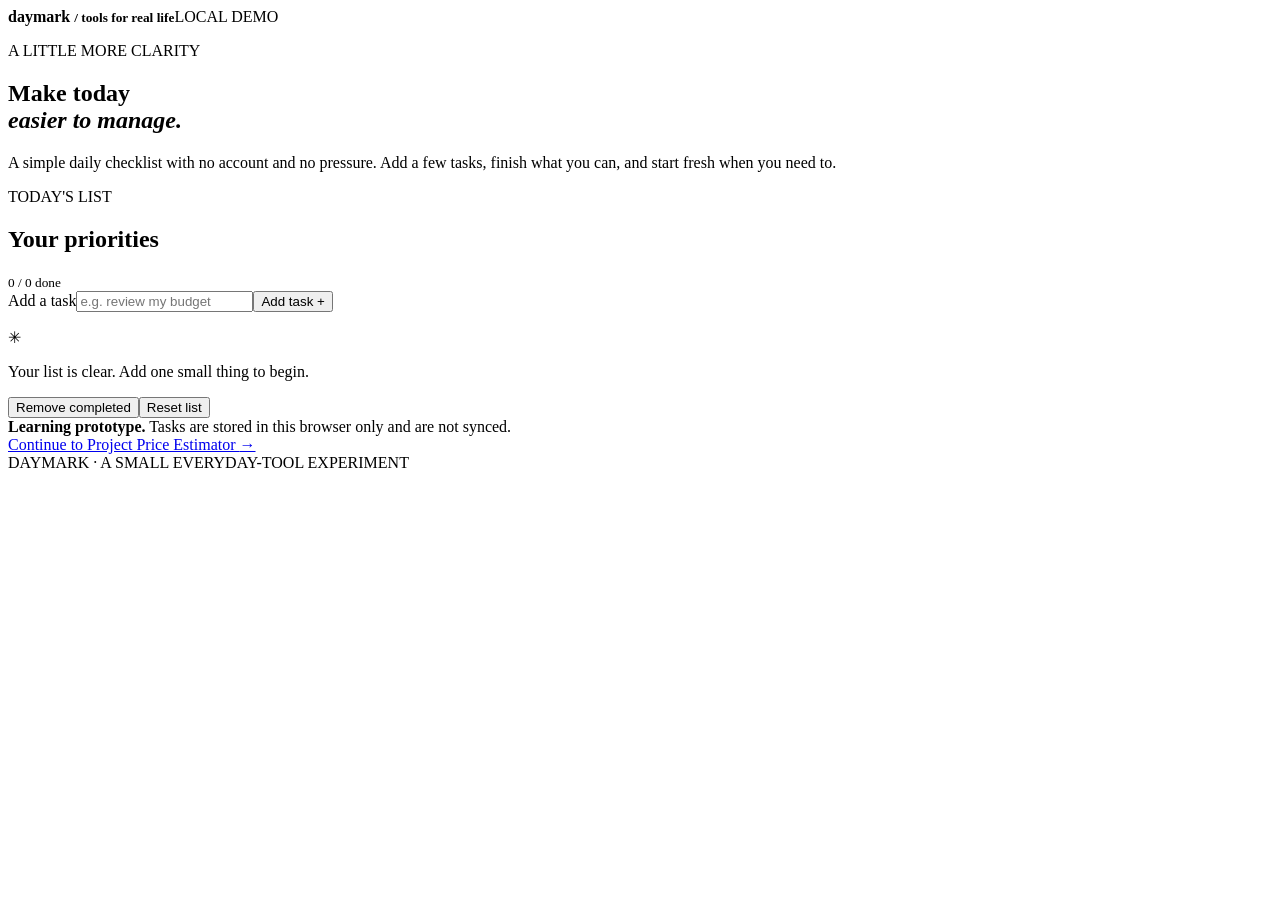
==== index.html @ e838f59a "Move estimator navigation to bottom of checklist page" ====
<!doctype html><html lang="en"><head><meta charset="utf-8"><meta name="viewport" content="width=device-width,initial-scale=1"><title>Daymark — Everyday Toolkit</title><link rel="stylesheet" href="style.css"><script src="app.js" defer></script></head><body><header><b>daymark <small>/ tools for real life</small></b><span>LOCAL DEMO</span></header><main>

<section class="welcome"><p> A LITTLE MORE CLARITY</p><h1>Make today<br><em>easier to manage.</em></h1><div>A simple daily checklist with no account and no pressure. Add a few tasks, finish what you can, and start fresh when you need to.</div></section>
<section class="tool"><div class="head"><div><p>TODAY'S LIST</p><h2>Your priorities</h2></div><small id="progress">0 / 0 done</small></div><form id="taskForm"><label class="sr" for="taskInput">Add a task</label><input id="taskInput" maxlength="100" placeholder="e.g. review my budget" required><button>Add task +</button></form><div class="track"><span id="bar"></span></div><ul id="taskList"></ul><div id="empty">✳<p>Your list is clear. Add one small thing to begin.</p></div><div class="actions"><button type="button" id="clearDone">Remove completed</button><button type="button" id="reset">Reset list</button></div></section><aside><b>Learning prototype.</b> Tasks are stored in this browser only and are not synced.</aside>
<nav class="tool-navigation" aria-label="Next tool"><a class="tool-link tool-link-primary" href="project-estimator.html">Continue to Project Price Estimator <span aria-hidden="true">→</span></a></nav>
</main><footer>DAYMARK · A SMALL EVERYDAY-TOOL EXPERIMENT</footer></body></html>
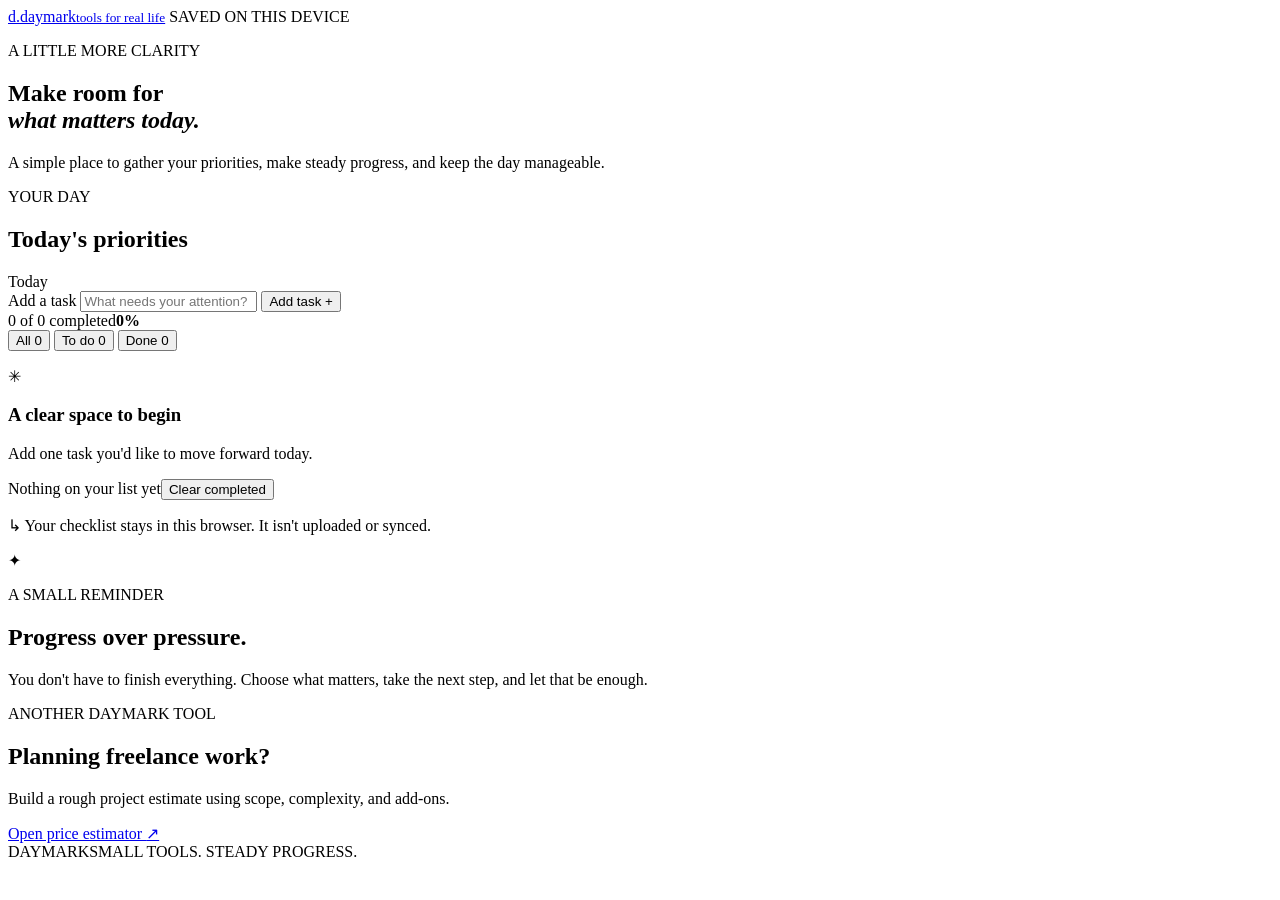
==== commit 073b1d6e: "Rebuild Official Daymark checklist page" ====
--- a/index.html
+++ b/index.html
@@ -1,6 +1,70 @@
-<!doctype html><html lang="en"><head><meta charset="utf-8"><meta name="viewport" content="width=device-width,initial-scale=1"><title>Daymark — Everyday Toolkit</title><link rel="stylesheet" href="style.css"><script src="app.js" defer></script></head><body><header><b>daymark <small>/ tools for real life</small></b><span>LOCAL DEMO</span></header><main>
-
-<section class="welcome"><p> A LITTLE MORE CLARITY</p><h1>Make today<br><em>easier to manage.</em></h1><div>A simple daily checklist with no account and no pressure. Add a few tasks, finish what you can, and start fresh when you need to.</div></section>
-<section class="tool"><div class="head"><div><p>TODAY'S LIST</p><h2>Your priorities</h2></div><small id="progress">0 / 0 done</small></div><form id="taskForm"><label class="sr" for="taskInput">Add a task</label><input id="taskInput" maxlength="100" placeholder="e.g. review my budget" required><button>Add task +</button></form><div class="track"><span id="bar"></span></div><ul id="taskList"></ul><div id="empty">✳<p>Your list is clear. Add one small thing to begin.</p></div><div class="actions"><button type="button" id="clearDone">Remove completed</button><button type="button" id="reset">Reset list</button></div></section><aside><b>Learning prototype.</b> Tasks are stored in this browser only and are not synced.</aside>
-<nav class="tool-navigation" aria-label="Next tool"><a class="tool-link tool-link-primary" href="project-estimator.html">Continue to Project Price Estimator <span aria-hidden="true">→</span></a></nav>
-</main><footer>DAYMARK · A SMALL EVERYDAY-TOOL EXPERIMENT</footer></body></html>+<!doctype html>
+<html lang="en">
+<head>
+  <meta charset="utf-8">
+  <meta name="viewport" content="width=device-width, initial-scale=1">
+  <meta name="theme-color" content="#f5f6f2">
+  <meta name="description" content="Daymark — a calm daily checklist and practical tools for everyday work.">
+  <title>Daymark — Everyday Toolkit</title>
+  <link rel="stylesheet" href="style.css">
+  <script src="app.js" defer></script>
+</head>
+<body>
+  <header class="site-header">
+    <a class="brand" href="index.html" aria-label="Daymark home"><span class="brand-mark">d.</span><span>daymark<small>tools for real life</small></span></a>
+    <span class="local-pill"><i></i> SAVED ON THIS DEVICE</span>
+  </header>
+  <main class="page-shell">
+    <section class="welcome">
+      <p class="eyebrow">A LITTLE MORE CLARITY</p>
+      <h1>Make room for<br><em>what matters today.</em></h1>
+      <p class="intro-copy">A simple place to gather your priorities, make steady progress, and keep the day manageable.</p>
+    </section>
+    <section class="dashboard-grid" aria-label="Daily checklist">
+      <div class="main-column">
+        <section class="panel task-panel">
+          <div class="panel-heading">
+            <div><p class="eyebrow">YOUR DAY</p><h2>Today's priorities</h2></div>
+            <span class="date-chip" id="todayDate">Today</span>
+          </div>
+          <form id="taskForm" class="task-form">
+            <label class="visually-hidden" for="taskInput">Add a task</label>
+            <input id="taskInput" type="text" maxlength="120" placeholder="What needs your attention?" autocomplete="off" required>
+            <button class="button button-primary" type="submit">Add task <span aria-hidden="true">+</span></button>
+          </form>
+          <div class="progress-block">
+            <div class="progress-label"><span id="progressText">0 of 0 completed</span><strong id="progressPercent">0%</strong></div>
+            <div class="progress-track" role="progressbar" aria-label="Daily task progress" aria-valuemin="0" aria-valuemax="100" aria-valuenow="0" id="progressBar"><span id="progressFill"></span></div>
+          </div>
+          <div class="task-toolbar">
+            <div class="filter-tabs" role="group" aria-label="Filter tasks">
+              <button type="button" class="filter-button is-active" data-filter="all" aria-pressed="true">All <span id="allCount">0</span></button>
+              <button type="button" class="filter-button" data-filter="active" aria-pressed="false">To do <span id="activeCount">0</span></button>
+              <button type="button" class="filter-button" data-filter="done" aria-pressed="false">Done <span id="doneCount">0</span></button>
+            </div>
+          </div>
+          <ul id="taskList" class="task-list" aria-live="polite"></ul>
+          <div id="emptyState" class="empty-state"><span class="empty-icon">✳</span><h3>A clear space to begin</h3><p>Add one task you'd like to move forward today.</p></div>
+          <div class="list-footer"><span id="remainingText">Nothing on your list yet</span><button type="button" class="text-button" id="clearDone">Clear completed</button></div>
+        </section>
+        <p class="privacy-note"><span aria-hidden="true">↳</span> Your checklist stays in this browser. It isn't uploaded or synced.</p>
+      </div>
+      <aside class="side-column">
+        <section class="panel note-panel">
+          <span class="note-symbol">✦</span>
+          <p class="eyebrow">A SMALL REMINDER</p>
+          <h2>Progress over pressure.</h2>
+          <p>You don't have to finish everything. Choose what matters, take the next step, and let that be enough.</p>
+        </section>
+        <section class="panel tool-card">
+          <p class="eyebrow">ANOTHER DAYMARK TOOL</p>
+          <h2>Planning freelance work?</h2>
+          <p>Build a rough project estimate using scope, complexity, and add-ons.</p>
+          <a class="button button-secondary" href="project-estimator.html">Open price estimator <span aria-hidden="true">↗</span></a>
+        </section>
+      </aside>
+    </section>
+  </main>
+  <footer class="site-footer"><span>DAYMARK</span><span>SMALL TOOLS. STEADY PROGRESS.</span></footer>
+</body>
+</html>
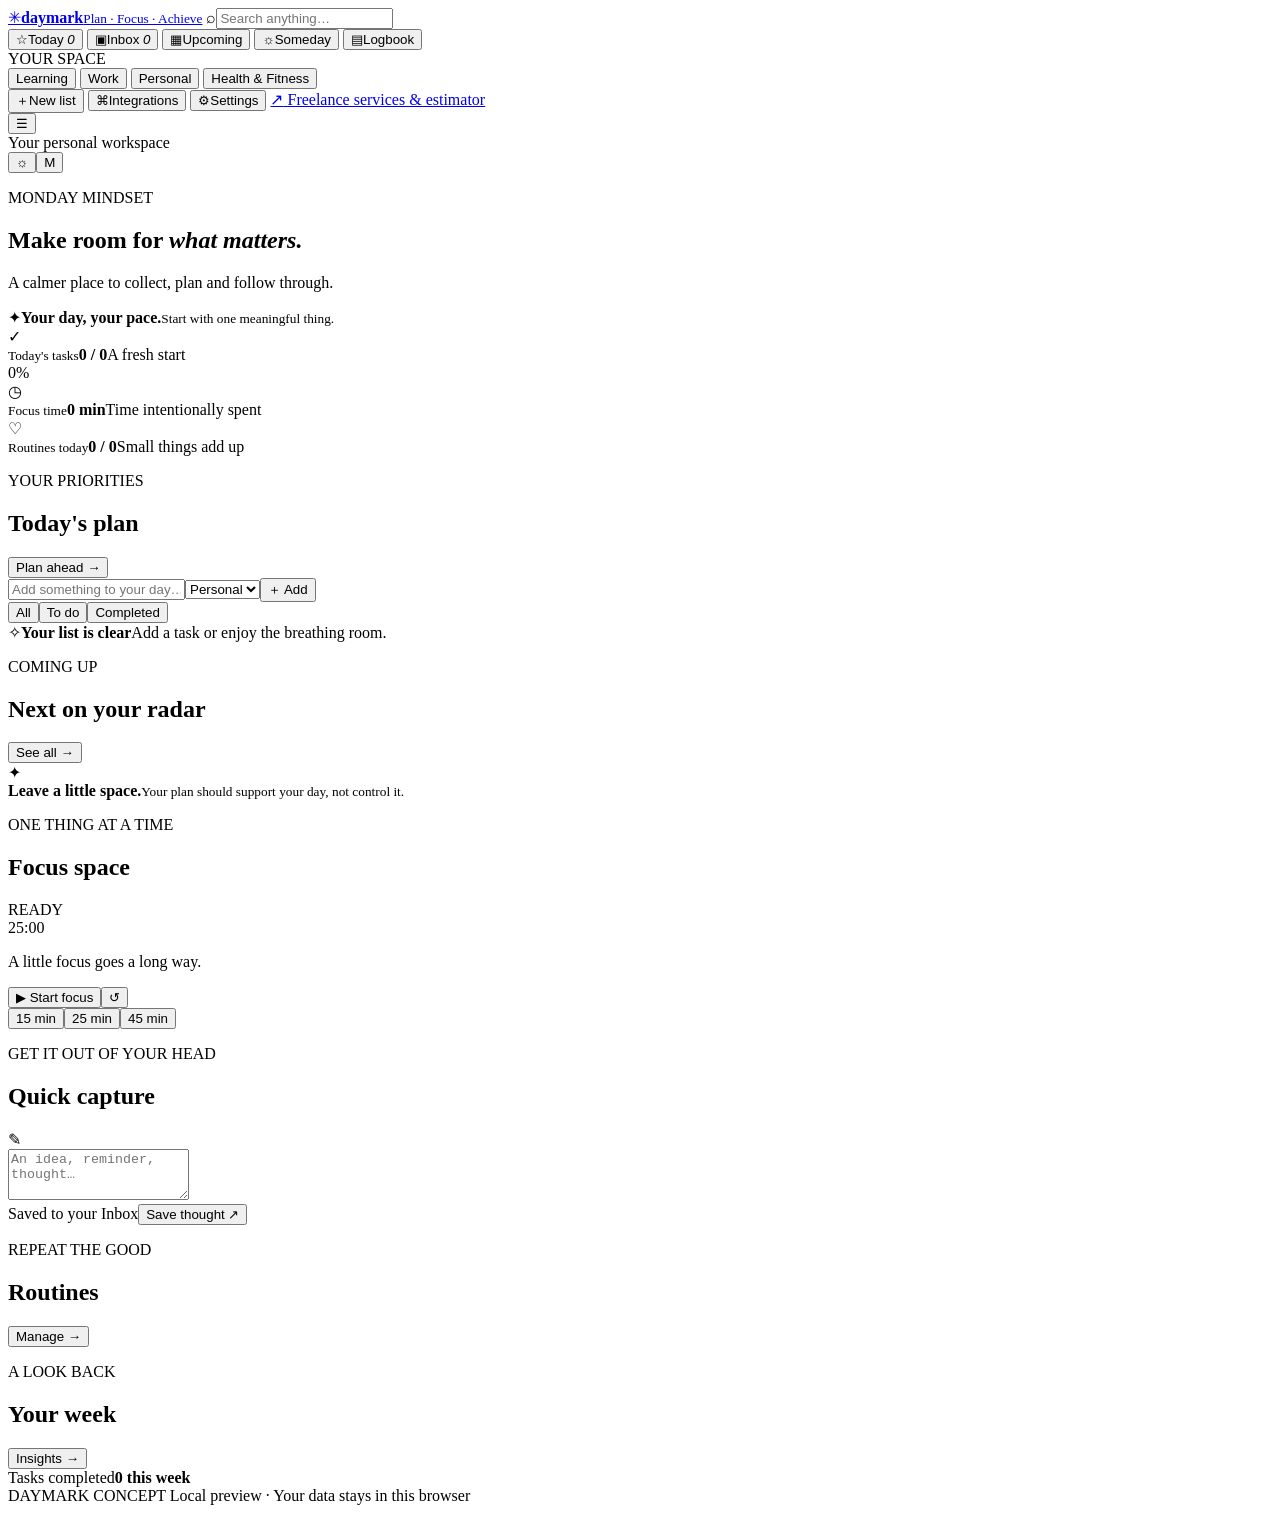
==== commit 5da5a76d: "Restore full Daymark workspace as Official homepage" ====
--- a/index.html
+++ b/index.html
@@ -1,70 +1,63 @@
 <!doctype html>
 <html lang="en">
 <head>
-  <meta charset="utf-8">
-  <meta name="viewport" content="width=device-width, initial-scale=1">
-  <meta name="theme-color" content="#f5f6f2">
-  <meta name="description" content="Daymark — a calm daily checklist and practical tools for everyday work.">
-  <title>Daymark — Everyday Toolkit</title>
-  <link rel="stylesheet" href="style.css">
-  <script src="app.js" defer></script>
+<meta charset="utf-8"><meta name="viewport" content="width=device-width,initial-scale=1">
+<meta name="theme-color" content="#10152b">
+<meta name="description" content="Daymark — a personal workspace for your day, plans, focus, notes and routines.">
+<title>Daymark — Personal Workspace Concept</title>
+<link rel="stylesheet" href="daymark.css"><script src="daymark.js" defer></script>
 </head>
 <body>
-  <header class="site-header">
-    <a class="brand" href="index.html" aria-label="Daymark home"><span class="brand-mark">d.</span><span>daymark<small>tools for real life</small></span></a>
-    <span class="local-pill"><i></i> SAVED ON THIS DEVICE</span>
-  </header>
-  <main class="page-shell">
-    <section class="welcome">
-      <p class="eyebrow">A LITTLE MORE CLARITY</p>
-      <h1>Make room for<br><em>what matters today.</em></h1>
-      <p class="intro-copy">A simple place to gather your priorities, make steady progress, and keep the day manageable.</p>
+<div class="app-shell">
+<aside class="sidebar" id="sidebar">
+  <a class="brand" href="#today" aria-label="Daymark home"><span class="brand-mark">✳</span><span><b>daymark</b><small>Plan · Focus · Achieve</small></span></a>
+  <label class="search-wrap"><span>⌕</span><input id="globalSearch" type="search" placeholder="Search anything…" aria-label="Search tasks and notes"></label>
+  <nav class="primary-nav" aria-label="Main navigation">
+    <button class="nav-item active" data-view="today"><span>☆</span>Today <i id="todayCount">0</i></button>
+    <button class="nav-item" data-view="inbox"><span>▣</span>Inbox <i id="inboxCount">0</i></button>
+    <button class="nav-item" data-view="upcoming"><span>▦</span>Upcoming</button>
+    <button class="nav-item" data-view="someday"><span>☼</span>Someday</button>
+    <button class="nav-item" data-view="logbook"><span>▤</span>Logbook</button>
+  </nav>
+  <div class="sidebar-label">YOUR SPACE</div>
+  <nav class="list-nav" id="listNav" aria-label="Your lists">
+    <button class="nav-item" data-list="Learning"><span class="list-dot purple"></span>Learning</button>
+    <button class="nav-item" data-list="Work"><span class="list-dot blue"></span>Work</button>
+    <button class="nav-item" data-list="Personal"><span class="list-dot pink"></span>Personal</button>
+    <button class="nav-item" data-list="Health"><span class="list-dot green"></span>Health &amp; Fitness</button>
+  </nav>
+  <div class="sidebar-bottom">
+    <button class="nav-item" id="newListBtn"><span>＋</span>New list</button>
+    <button class="nav-item" data-view="integrations"><span>⌘</span>Integrations</button>
+    <button class="nav-item" data-view="settings"><span>⚙</span>Settings</button>
+    <a class="service-link" href="project-estimator.html"><span>↗</span> Freelance services &amp; estimator</a>
+  </div>
+</aside>
+<main class="main-panel">
+  <header class="topbar"><button class="mobile-menu" id="menuBtn" aria-label="Open navigation">☰</button><div class="crumb">Your personal workspace</div><div class="top-actions"><span class="date-pill" id="dateLabel"></span><button class="icon-btn" id="themeBtn" aria-label="Toggle theme">☼</button><button class="avatar" aria-label="Profile">M</button></div></header>
+  <div class="content" id="viewRoot">
+    <section class="welcome-row"><div><p class="eyebrow">MONDAY MINDSET</p><h1>Make room for <em>what matters.</em></h1><p class="subtle">A calmer place to collect, plan and follow through.</p></div><div class="day-card"><span>✦</span><b id="greeting">Your day, your pace.</b><small id="daySummary">Start with one meaningful thing.</small></div></section>
+    <section class="metric-grid">
+      <article class="metric-card violet"><span class="metric-icon">✓</span><div><small>Today's tasks</small><strong id="metricTasks">0 / 0</strong><span class="metric-foot" id="metricTasksFoot">A fresh start</span></div><div class="mini-ring" id="taskRing"><span>0%</span></div></article>
+      <article class="metric-card cyan"><span class="metric-icon">◷</span><div><small>Focus time</small><strong id="metricFocus">0 min</strong><span class="metric-foot">Time intentionally spent</span></div></article>
+      <article class="metric-card green"><span class="metric-icon">♡</span><div><small>Routines today</small><strong id="metricHabits">0 / 0</strong><span class="metric-foot">Small things add up</span></div></article>
     </section>
-    <section class="dashboard-grid" aria-label="Daily checklist">
-      <div class="main-column">
-        <section class="panel task-panel">
-          <div class="panel-heading">
-            <div><p class="eyebrow">YOUR DAY</p><h2>Today's priorities</h2></div>
-            <span class="date-chip" id="todayDate">Today</span>
-          </div>
-          <form id="taskForm" class="task-form">
-            <label class="visually-hidden" for="taskInput">Add a task</label>
-            <input id="taskInput" type="text" maxlength="120" placeholder="What needs your attention?" autocomplete="off" required>
-            <button class="button button-primary" type="submit">Add task <span aria-hidden="true">+</span></button>
-          </form>
-          <div class="progress-block">
-            <div class="progress-label"><span id="progressText">0 of 0 completed</span><strong id="progressPercent">0%</strong></div>
-            <div class="progress-track" role="progressbar" aria-label="Daily task progress" aria-valuemin="0" aria-valuemax="100" aria-valuenow="0" id="progressBar"><span id="progressFill"></span></div>
-          </div>
-          <div class="task-toolbar">
-            <div class="filter-tabs" role="group" aria-label="Filter tasks">
-              <button type="button" class="filter-button is-active" data-filter="all" aria-pressed="true">All <span id="allCount">0</span></button>
-              <button type="button" class="filter-button" data-filter="active" aria-pressed="false">To do <span id="activeCount">0</span></button>
-              <button type="button" class="filter-button" data-filter="done" aria-pressed="false">Done <span id="doneCount">0</span></button>
-            </div>
-          </div>
-          <ul id="taskList" class="task-list" aria-live="polite"></ul>
-          <div id="emptyState" class="empty-state"><span class="empty-icon">✳</span><h3>A clear space to begin</h3><p>Add one task you'd like to move forward today.</p></div>
-          <div class="list-footer"><span id="remainingText">Nothing on your list yet</span><button type="button" class="text-button" id="clearDone">Clear completed</button></div>
-        </section>
-        <p class="privacy-note"><span aria-hidden="true">↳</span> Your checklist stays in this browser. It isn't uploaded or synced.</p>
-      </div>
-      <aside class="side-column">
-        <section class="panel note-panel">
-          <span class="note-symbol">✦</span>
-          <p class="eyebrow">A SMALL REMINDER</p>
-          <h2>Progress over pressure.</h2>
-          <p>You don't have to finish everything. Choose what matters, take the next step, and let that be enough.</p>
-        </section>
-        <section class="panel tool-card">
-          <p class="eyebrow">ANOTHER DAYMARK TOOL</p>
-          <h2>Planning freelance work?</h2>
-          <p>Build a rough project estimate using scope, complexity, and add-ons.</p>
-          <a class="button button-secondary" href="project-estimator.html">Open price estimator <span aria-hidden="true">↗</span></a>
-        </section>
-      </aside>
+    <section class="dashboard-grid">
+      <article class="panel tasks-panel"><div class="panel-head"><div><p class="eyebrow">YOUR PRIORITIES</p><h2>Today's plan</h2></div><button class="text-action" data-view="upcoming">Plan ahead →</button></div>
+        <form class="quick-add" id="taskForm"><input id="taskInput" maxlength="120" placeholder="Add something to your day…" required><select id="taskListSelect" aria-label="Task list"><option>Personal</option><option>Work</option><option>Learning</option><option>Health</option></select><button type="submit">＋ Add</button></form>
+        <div class="task-filters"><button class="filter active" data-filter="all">All</button><button class="filter" data-filter="open">To do</button><button class="filter" data-filter="done">Completed</button></div>
+        <div id="taskList" class="task-list"></div><div class="empty-state" id="taskEmpty">✧<b>Your list is clear</b><span>Add a task or enjoy the breathing room.</span></div>
+      </article>
+      <article class="panel schedule-panel"><div class="panel-head"><div><p class="eyebrow">COMING UP</p><h2>Next on your radar</h2></div><button class="text-action" data-view="upcoming">See all →</button></div><div id="upcomingPreview" class="upcoming-preview"></div><div class="soft-note"><span>✦</span><div><b>Leave a little space.</b><small>Your plan should support your day, not control it.</small></div></div></article>
+      <article class="panel focus-panel"><div class="panel-head"><div><p class="eyebrow">ONE THING AT A TIME</p><h2>Focus space</h2></div><span class="live-dot">READY</span></div><div class="timer" id="timerDisplay">25:00</div><p class="timer-caption" id="timerCaption">A little focus goes a long way.</p><div class="timer-controls"><button id="timerStart" class="primary-btn">▶ Start focus</button><button id="timerReset" class="round-btn" aria-label="Reset timer">↺</button></div><div class="timer-presets"><button data-minutes="15">15 min</button><button class="selected" data-minutes="25">25 min</button><button data-minutes="45">45 min</button></div></article>
+      <article class="panel capture-panel"><div class="panel-head"><div><p class="eyebrow">GET IT OUT OF YOUR HEAD</p><h2>Quick capture</h2></div><span class="capture-icon">✎</span></div><form id="captureForm"><textarea id="captureText" rows="3" maxlength="1000" placeholder="An idea, reminder, thought…"></textarea><div class="capture-actions"><span>Saved to your Inbox</span><button type="submit">Save thought ↗</button></div></form></article>
+      <article class="panel routines-panel"><div class="panel-head"><div><p class="eyebrow">REPEAT THE GOOD</p><h2>Routines</h2></div><button class="text-action" data-view="habits">Manage →</button></div><div id="routinePreview"></div></article>
+      <article class="panel progress-panel"><div class="panel-head"><div><p class="eyebrow">A LOOK BACK</p><h2>Your week</h2></div><button class="text-action" data-view="insights">Insights →</button></div><div class="week-bars" id="weekBars"></div><div class="progress-legend"><span><i></i>Tasks completed</span><b id="weekTotal">0 this week</b></div></article>
     </section>
-  </main>
-  <footer class="site-footer"><span>DAYMARK</span><span>SMALL TOOLS. STEADY PROGRESS.</span></footer>
-</body>
-</html>+    <footer class="app-footer">DAYMARK CONCEPT <span>Local preview · Your data stays in this browser</span></footer>
+  </div>
+</main>
+</div>
+<div class="toast" id="toast" role="status" aria-live="polite"></div>
+<dialog id="modal"><form method="dialog" class="modal-card" id="modalForm"><button class="modal-close" value="cancel" aria-label="Close">×</button><div id="modalContent"></div></form></dialog>
+</body></html>
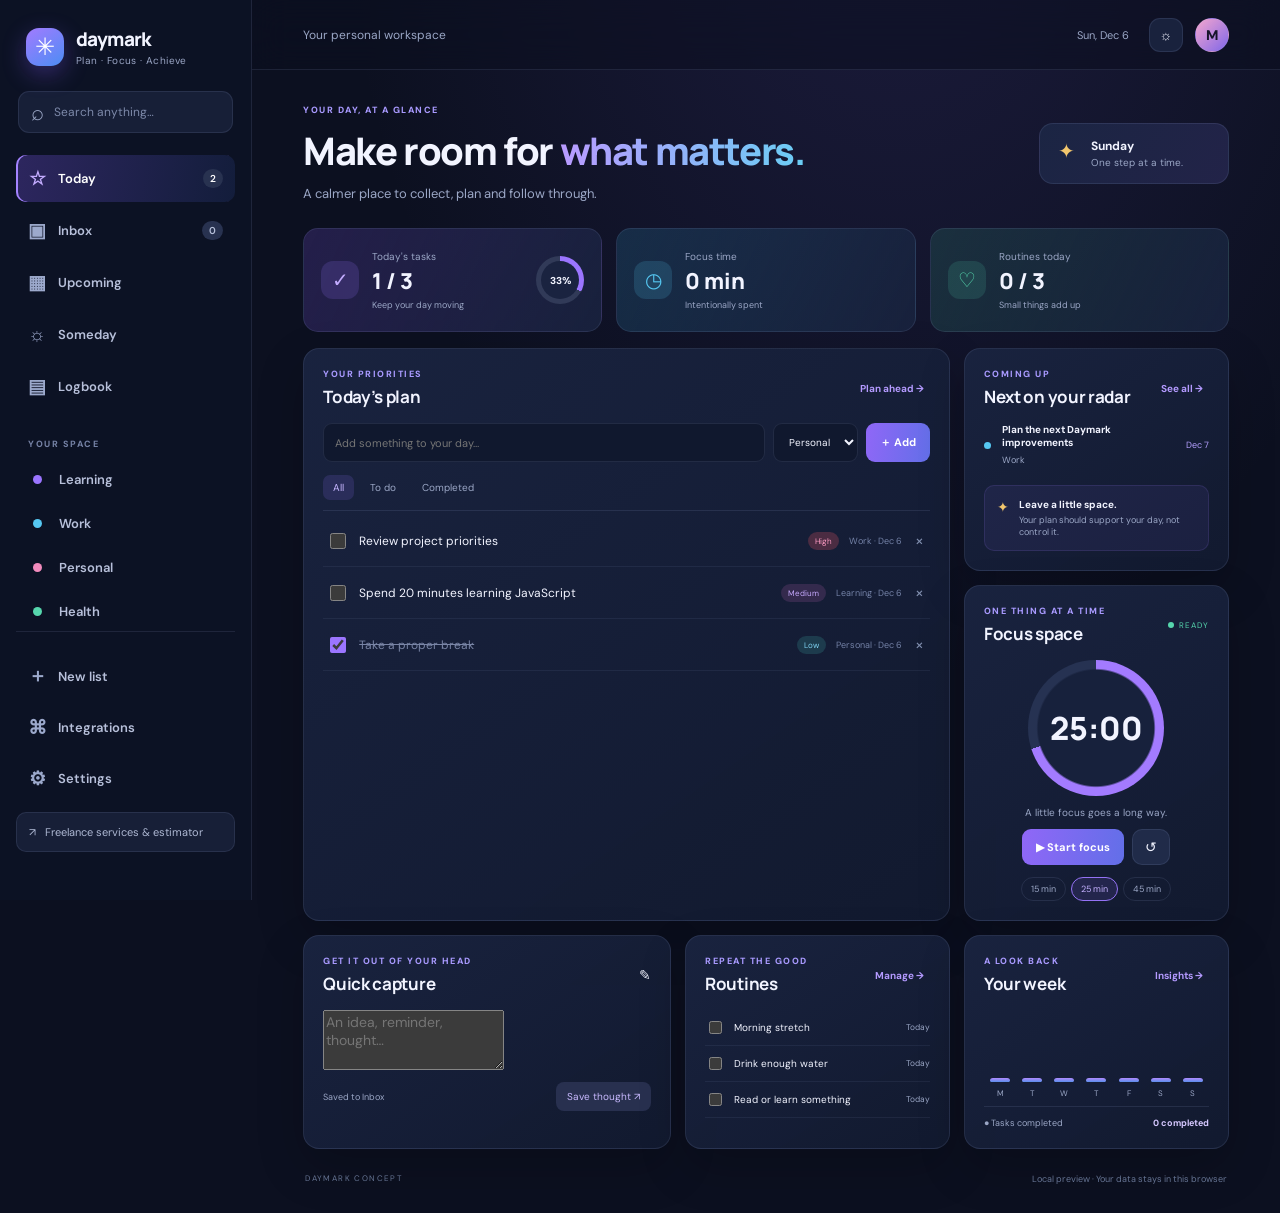
==== commit 2757b67b: "Improve Official workspace navigation and estimator access" ====
--- a/index.html
+++ b/index.html
@@ -4,13 +4,13 @@
 <meta charset="utf-8"><meta name="viewport" content="width=device-width,initial-scale=1">
 <meta name="theme-color" content="#10152b">
 <meta name="description" content="Daymark — a personal workspace for your day, plans, focus, notes and routines.">
-<title>Daymark — Personal Workspace Concept</title>
+<title>Daymark — Personal Workspace</title>
 <link rel="stylesheet" href="daymark.css"><script src="daymark.js" defer></script>
 </head>
 <body>
 <div class="app-shell">
 <aside class="sidebar" id="sidebar">
-  <a class="brand" href="#today" aria-label="Daymark home"><span class="brand-mark">✳</span><span><b>daymark</b><small>Plan · Focus · Achieve</small></span></a>
+  <div class="sidebar-top"><a class="brand" href="#today" aria-label="Daymark home"><span class="brand-mark">✳</span><span><b>daymark</b><small>Plan · Focus · Achieve</small></span></a>
   <label class="search-wrap"><span>⌕</span><input id="globalSearch" type="search" placeholder="Search anything…" aria-label="Search tasks and notes"></label>
   <nav class="primary-nav" aria-label="Main navigation">
     <button class="nav-item active" data-view="today"><span>☆</span>Today <i id="todayCount">0</i></button>
@@ -34,7 +34,7 @@
   </div>
 </aside>
 <main class="main-panel">
-  <header class="topbar"><button class="mobile-menu" id="menuBtn" aria-label="Open navigation">☰</button><div class="crumb">Your personal workspace</div><div class="top-actions"><span class="date-pill" id="dateLabel"></span><button class="icon-btn" id="themeBtn" aria-label="Toggle theme">☼</button><button class="avatar" aria-label="Profile">M</button></div></header>
+  <header class="topbar"><button class="mobile-menu" id="menuBtn" aria-label="Open navigation" aria-expanded="false" aria-controls="sidebar">☰</button><div class="crumb">Your personal workspace</div><div class="top-actions"><span class="date-pill" id="dateLabel"></span><button class="icon-btn" id="themeBtn" aria-label="Toggle theme">☼</button><button class="avatar" aria-label="Profile">M</button></div></header>
   <div class="content" id="viewRoot">
     <section class="welcome-row"><div><p class="eyebrow">MONDAY MINDSET</p><h1>Make room for <em>what matters.</em></h1><p class="subtle">A calmer place to collect, plan and follow through.</p></div><div class="day-card"><span>✦</span><b id="greeting">Your day, your pace.</b><small id="daySummary">Start with one meaningful thing.</small></div></section>
     <section class="metric-grid">
@@ -54,7 +54,7 @@
       <article class="panel routines-panel"><div class="panel-head"><div><p class="eyebrow">REPEAT THE GOOD</p><h2>Routines</h2></div><button class="text-action" data-view="habits">Manage →</button></div><div id="routinePreview"></div></article>
       <article class="panel progress-panel"><div class="panel-head"><div><p class="eyebrow">A LOOK BACK</p><h2>Your week</h2></div><button class="text-action" data-view="insights">Insights →</button></div><div class="week-bars" id="weekBars"></div><div class="progress-legend"><span><i></i>Tasks completed</span><b id="weekTotal">0 this week</b></div></article>
     </section>
-    <footer class="app-footer">DAYMARK CONCEPT <span>Local preview · Your data stays in this browser</span></footer>
+    <footer class="app-footer">DAYMARK WORKSPACE <span>Local workspace · Your data stays in this browser</span></footer>
   </div>
 </main>
 </div>
--- a/daymark.css
+++ b/daymark.css
@@ -0,0 +1,6 @@
+@import url('https://fonts.googleapis.com/css2?family=DM+Sans:wght@400;500;600;700&family=Manrope:wght@400;500;600;700;800&display=swap');
+:root{color-scheme:dark;--bg:#0c1020;--side:#10162a;--panel:#151d35;--panel2:#1b2542;--line:rgba(166,181,231,.12);--text:#f2f4ff;--muted:#9ba7c6;--muted2:#7482a7;--purple:#9b75ff;--cyan:#56c8f2;--green:#56d6ad;--pink:#f28bbd;--gold:#f2c66d;--shadow:0 18px 48px rgba(0,0,0,.2);font-family:'DM Sans',sans-serif}
+*{box-sizing:border-box}body{margin:0;background:radial-gradient(ellipse at 70% -20%,rgba(100,79,190,.2),transparent 45%),var(--bg);color:var(--text);font-size:14px}button,input,select,textarea{font:inherit}button{cursor:pointer;color:inherit}.app-shell{min-height:100vh;display:grid;grid-template-columns:252px minmax(0,1fr)}.sidebar{background:rgba(13,19,37,.94);border-right:1px solid var(--line);padding:24px 16px 18px;display:flex;flex-direction:column;min-height:100vh;position:sticky;top:0;height:100vh;overflow:auto}.brand{display:flex;align-items:center;gap:12px;text-decoration:none;color:var(--text);padding:2px 10px 24px}.brand-mark{width:38px;height:38px;display:grid;place-items:center;border-radius:13px;background:linear-gradient(145deg,#a27bff,#4c8df4);font-size:24px;color:white;box-shadow:0 8px 24px #835dff55}.brand b{font:800 19px Manrope,sans-serif;letter-spacing:-.6px;display:block}.brand small{display:block;color:var(--muted);font-size:10px;margin-top:2px;letter-spacing:.4px}.search-wrap{height:42px;border:1px solid var(--line);background:#171f37;border-radius:11px;display:flex;align-items:center;padding:0 12px;gap:8px;color:var(--muted);margin:0 2px 22px}.search-wrap span{font-size:22px}.search-wrap input{background:none;border:0;outline:0;color:var(--text);width:100%;min-width:0;font-size:12px}.search-wrap input::placeholder{color:#7d89a9}.primary-nav,.list-nav{display:grid;gap:5px}.nav-item{border:0;background:transparent;text-align:left;display:flex;align-items:center;gap:12px;padding:11px 12px;border-radius:10px;color:#b7c0da;font-weight:600;font-size:13px}.nav-item>span{font-size:19px;width:18px;text-align:center;color:#9ca9cc}.nav-item i{font-style:normal;font-size:10px;margin-left:auto;background:#283250;padding:3px 7px;border-radius:20px}.nav-item:hover{background:#1a2440;color:white}.nav-item.active{background:linear-gradient(100deg,rgba(134,95,255,.27),rgba(66,111,221,.13));color:white;box-shadow:inset 2px 0 #a483ff}.nav-item.active>span{color:#c4adff}.sidebar-label{font-size:9px;letter-spacing:1.5px;font-weight:800;color:#7582a5;margin:28px 12px 10px}.list-dot{width:9px!important;height:9px;border-radius:50%;margin:0 5px}.purple{background:var(--purple)}.blue{background:var(--cyan)}.pink{background:var(--pink)}.green{background:var(--green)}.sidebar-bottom{margin-top:auto;padding-top:20px;border-top:1px solid var(--line);display:grid;gap:4px}.service-link{display:flex;gap:9px;align-items:center;text-decoration:none;color:#aeb8d3;padding:12px;border-radius:10px;font-size:11px;margin-top:6px;background:#171f37;border:1px solid var(--line)}.service-link:hover{color:white;border-color:#8267df}.main-panel{min-width:0}.topbar{height:70px;border-bottom:1px solid var(--line);display:flex;align-items:center;justify-content:space-between;padding:0 clamp(20px,4vw,54px);background:rgba(12,16,32,.55);backdrop-filter:blur(18px);position:sticky;top:0;z-index:5}.crumb{color:var(--muted);font-size:12px}.top-actions{display:flex;align-items:center;gap:12px}.date-pill{font-size:11px;color:var(--muted);padding-right:8px}.icon-btn,.avatar,.mobile-menu{border:1px solid var(--line);background:#19223d;width:34px;height:34px;border-radius:11px}.avatar{border-radius:50%;background:linear-gradient(135deg,#f5a6ce,#8067e8);color:#17152a;font-weight:800}.mobile-menu{display:none}.content{max-width:1500px;margin:auto;padding:34px clamp(20px,4vw,54px) 20px}.welcome-row{display:flex;justify-content:space-between;align-items:center;gap:20px;margin-bottom:26px}.eyebrow{font-size:9px;letter-spacing:1.5px;font-weight:800;color:#a99aff;margin:0 0 8px}.welcome-row h1{font:800 clamp(26px,3vw,38px) Manrope,sans-serif;letter-spacing:-1.4px;margin:0}.welcome-row h1 em{font-style:normal;background:linear-gradient(90deg,#b99aff,#6acdf4);background-clip:text;color:transparent}.subtle{color:var(--muted);margin:9px 0 0;font-size:13px}.day-card{border:1px solid var(--line);background:linear-gradient(125deg,#1b2543,#222348);border-radius:14px;padding:14px 18px;min-width:190px;display:grid;grid-template-columns:24px 1fr;gap:2px 9px}.day-card>span{color:var(--gold);font-size:20px;grid-row:span 2}.day-card b{font-size:12px}.day-card small{color:var(--muted);font-size:10px}.metric-grid{display:grid;grid-template-columns:repeat(3,minmax(0,1fr));gap:14px;margin-bottom:16px}.metric-card{min-height:104px;border-radius:15px;border:1px solid var(--line);padding:17px;display:flex;align-items:center;gap:13px;position:relative;overflow:hidden}.metric-card.violet{background:linear-gradient(115deg,rgba(123,83,226,.22),#18213c)}.metric-card.cyan{background:linear-gradient(115deg,rgba(49,161,208,.18),#18213c)}.metric-card.green{background:linear-gradient(115deg,rgba(57,177,137,.17),#18213c)}.metric-icon{width:38px;height:38px;border-radius:12px;display:grid;place-items:center;background:#9876ff2c;color:#c4adff;font-size:20px}.cyan .metric-icon{background:#56c8f22a;color:var(--cyan)}.green .metric-icon{background:#56d6ad24;color:var(--green)}.metric-card small,.metric-foot{display:block;color:var(--muted);font-size:10px}.metric-card strong{font:800 22px Manrope,sans-serif;display:block;margin:3px 0}.metric-foot{font-size:9px}.mini-ring{margin-left:auto;width:48px;height:48px;border-radius:50%;display:grid;place-items:center;background:conic-gradient(var(--purple) var(--progress,0%),#313a58 0);position:relative}.mini-ring:before{content:'';position:absolute;inset:5px;background:#1a2340;border-radius:50%}.mini-ring span{position:relative;font-size:10px;font-weight:800}.dashboard-grid{display:grid;grid-template-columns:1.25fr .9fr .9fr;gap:14px}.panel{background:linear-gradient(145deg,rgba(26,36,64,.96),rgba(18,26,48,.98));border:1px solid var(--line);border-radius:16px;padding:19px;min-width:0;box-shadow:var(--shadow)}.tasks-panel{grid-column:span 2;grid-row:span 2}.panel-head{display:flex;justify-content:space-between;align-items:center;gap:10px;margin-bottom:15px}.panel-head .eyebrow{margin-bottom:5px}.panel h2{font:700 17px Manrope,sans-serif;margin:0;letter-spacing:-.3px}.text-action{border:0;background:none;color:#b49aff;font-size:10px;font-weight:700;padding:6px}.quick-add{display:flex;gap:8px;margin:0 0 13px}.quick-add input,.quick-add select,.capture-panel textarea,.modal-card input,.modal-card select,.modal-card textarea{background:#10182e;border:1px solid var(--line);border-radius:9px;color:var(--text);padding:11px;outline:none}.quick-add input{flex:1;min-width:0;font-size:11px}.quick-add select{max-width:115px;font-size:10px}.quick-add button,.primary-btn{background:linear-gradient(100deg,#9067f7,#626fe8);border:0;border-radius:9px;padding:0 14px;color:white;font-size:11px;font-weight:700}.task-filters{display:flex;gap:6px;border-bottom:1px solid var(--line);padding-bottom:10px;margin-bottom:4px}.filter{border:0;background:transparent;color:var(--muted);font-size:10px;padding:6px 10px;border-radius:7px}.filter.active{background:#8b6af52b;color:#c6b6ff}.task-row{display:flex;align-items:center;gap:10px;padding:12px 3px;border-bottom:1px solid rgba(166,181,231,.08)}.task-row input{accent-color:#9b75ff;width:16px;height:16px}.task-name{flex:1;min-width:0;font-size:12px;overflow-wrap:anywhere}.task-row.done .task-name{text-decoration:line-through;color:#7884a5}.task-meta{font-size:9px;color:var(--muted2);white-space:nowrap}.priority{font-size:8px;padding:4px 7px;border-radius:20px;background:#342a4d;color:#c7aaff}.priority.High{background:#4b2c42;color:#ff9dc4}.priority.Low{background:#1d3b4d;color:#80d5f4}.row-delete{border:0;background:none;color:#8290b0;font-size:16px;padding:3px}.empty-state{display:none;text-align:center;padding:30px 10px;color:var(--muted);font-size:24px}.empty-state.show{display:grid;justify-items:center;gap:6px}.empty-state b{font-size:12px;color:var(--text)}.empty-state span{font-size:10px}.upcoming-preview{display:grid;gap:12px}.upcoming-item{display:grid;grid-template-columns:9px 1fr auto;align-items:center;gap:9px}.upcoming-item i{width:7px;height:7px;border-radius:50%;background:var(--cyan)}.upcoming-item b{font-size:10px;display:block}.upcoming-item small{font-size:9px;color:var(--muted)}.upcoming-item time{font-size:9px;color:#b5a0ff}.soft-note{display:flex;gap:10px;background:#8d70ff14;border:1px solid #9a7aff22;border-radius:10px;padding:12px;margin-top:18px}.soft-note>span{color:var(--gold)}.soft-note b,.soft-note small{display:block;font-size:10px}.soft-note small{color:var(--muted);font-size:9px;margin-top:3px}.focus-panel{text-align:center}.focus-panel .panel-head{text-align:left}.live-dot{font-size:8px;color:var(--green);letter-spacing:1px}.live-dot:before{content:'';display:inline-block;width:6px;height:6px;border-radius:50%;background:var(--green);margin-right:5px}.timer{width:136px;height:136px;margin:12px auto 8px;border-radius:50%;display:grid;place-items:center;font:800 32px Manrope,sans-serif;background:radial-gradient(circle at center,#17213c 60%,transparent 62%),conic-gradient(#a37bff 0 70%,#263252 70%)}.timer-caption{font-size:10px;color:var(--muted)}.timer-controls{display:flex;justify-content:center;gap:8px}.primary-btn{height:36px}.round-btn{height:36px;width:38px;border:1px solid var(--line);background:#202b49;border-radius:10px}.timer-presets{display:flex;justify-content:center;gap:5px;margin-top:12px}.timer-presets button{border:1px solid var(--line);background:transparent;color:var(--muted);font-size:9px;border-radius:20px;padding:5px 9px}.timer-presets button.selected{color:#c4b1ff;border-color:#9472f5;background:#8b6af522}.capture-icon{color:var(--pink);font-size:20px}.capture-panel textarea{width:100%;resize:vertical;font-size:11px;min-height:78px}.capture-actions{display:flex;justify-content:space-between;align-items:center;margin-top:8px}.capture-actions span{font-size:9px;color:var(--muted)}.capture-actions button{border:0;background:#28304f;color:#c9baff;border-radius:8px;padding:8px 11px;font-size:10px}.routine-row{display:flex;align-items:center;gap:9px;padding:8px 0;border-bottom:1px solid rgba(166,181,231,.08);font-size:10px}.routine-row input{accent-color:var(--green)}.routine-row span{flex:1}.routine-row small{color:var(--muted)}.week-bars{height:96px;display:flex;align-items:end;justify-content:space-around;gap:10px;padding:8px 5px}.week-day{height:100%;display:flex;flex-direction:column;align-items:center;justify-content:end;gap:6px;flex:1}.week-day i{display:block;width:100%;max-width:20px;min-height:4px;border-radius:5px 5px 2px 2px;background:linear-gradient(#b18aff,#5a8eea)}.week-day span{font-size:8px;color:var(--muted)}.progress-legend{display:flex;justify-content:space-between;border-top:1px solid var(--line);padding-top:10px;font-size:9px;color:var(--muted)}.progress-legend i{display:inline-block;width:7px;height:7px;background:#9c78ff;border-radius:50%;margin-right:5px}.progress-legend b{color:#d5c8ff}.app-footer{padding:24px 2px 8px;color:#667493;font-size:8px;letter-spacing:1.4px;display:flex;justify-content:space-between}.app-footer span{letter-spacing:0;font-size:9px}.view-heading{display:flex;justify-content:space-between;align-items:end;margin:12px 0 24px}.view-heading h1{font:800 30px Manrope;margin:0}.view-heading p{color:var(--muted);font-size:12px;margin:6px 0 0}.view-actions{display:flex;gap:8px}.action-btn{border:1px solid var(--line);background:#202b49;color:#d9d4ff;padding:10px 13px;border-radius:9px;font-size:10px}.data-card{background:linear-gradient(145deg,#1b2542,#151d35);border:1px solid var(--line);border-radius:14px;padding:18px;margin-bottom:13px}.data-card h3{font:700 14px Manrope;margin:0 0 12px}.data-row{display:flex;align-items:center;gap:10px;padding:12px 2px;border-bottom:1px solid var(--line)}.data-row:last-child{border:0}.data-row .grow{flex:1;min-width:0}.data-row b{font-size:12px;display:block}.data-row small{font-size:10px;color:var(--muted)}.note-grid,.integration-grid,.insight-grid{display:grid;grid-template-columns:repeat(3,minmax(0,1fr));gap:12px}.note-card{background:#1d2948;border:1px solid var(--line);border-radius:13px;padding:15px;min-height:140px}.note-card h3{font-size:12px;margin:0 0 8px}.note-card p{font-size:10px;color:var(--muted);white-space:pre-wrap;overflow-wrap:anywhere}.note-card small{font-size:9px;color:#a88aff}.habit-form{display:flex;gap:8px;margin-bottom:16px}.habit-form input{flex:1;min-width:0}.field{display:grid;gap:6px;margin:12px 0}.field label{font-size:10px;color:var(--muted)}.field input,.field select,.field textarea{width:100%}.integration-card{border:1px solid var(--line);background:#1b2542;border-radius:13px;padding:16px}.integration-card .integration-icon{font-size:23px}.integration-card h3{font-size:12px;margin:10px 0 5px}.integration-card p{font-size:10px;line-height:1.6;color:var(--muted);min-height:48px}.status{font-size:9px;color:var(--gold)}.integration-card button{border:1px solid var(--line);background:#273252;padding:8px 10px;border-radius:8px;font-size:9px;margin-top:8px}.integration-card button:disabled{opacity:.5;cursor:not-allowed}.chart-bars{height:180px;display:flex;align-items:end;gap:12px;padding:18px 5px 0}.chart-bars div{flex:1;display:grid;justify-items:center;gap:7px;height:100%;align-content:end}.chart-bars i{width:min(100%,32px);background:linear-gradient(#ad8aff,#588be7);border-radius:6px 6px 2px 2px;min-height:4px}.chart-bars span{font-size:9px;color:var(--muted)}.setting-row{display:flex;align-items:center;justify-content:space-between;gap:15px;padding:14px 0;border-bottom:1px solid var(--line)}.setting-row b{font-size:11px;display:block}.setting-row small{font-size:9px;color:var(--muted)}.setting-row button{border:1px solid var(--line);background:#273252;border-radius:8px;padding:8px 11px;font-size:9px}.toast{position:fixed;bottom:22px;left:50%;transform:translate(-50%,20px);opacity:0;pointer-events:none;background:#283557;color:white;border:1px solid #7965c9;border-radius:10px;padding:11px 16px;font-size:11px;z-index:20;transition:.2s}.toast.show{opacity:1;transform:translate(-50%,0)}dialog{border:1px solid #6b60a6;border-radius:16px;background:#18223e;color:var(--text);width:min(480px,calc(100% - 28px));padding:0;box-shadow:0 25px 80px #0009}dialog::backdrop{background:#050817bb;backdrop-filter:blur(4px)}.modal-card{padding:24px;position:relative}.modal-card h2{font:700 18px Manrope;margin:0 0 16px}.modal-close{position:absolute;right:14px;top:12px;border:0;background:none;color:var(--muted);font-size:22px}.modal-card input,.modal-card select,.modal-card textarea{width:100%;font-size:11px}.modal-card .primary-btn{width:100%;margin-top:12px}.light{--bg:#f2f4fb;--side:#fff;--panel:#fff;--panel2:#f7f8fd;--line:rgba(42,57,94,.12);--text:#202943;--muted:#65718d;--muted2:#8993a9;--shadow:0 12px 35px rgba(31,45,79,.07);color-scheme:light;background:var(--bg)}.light .sidebar,.light .topbar{background:rgba(255,255,255,.94)}.light .search-wrap,.light .quick-add input,.light .quick-add select,.light .capture-panel textarea,.light .modal-card input,.light .modal-card select,.light .modal-card textarea{background:#f5f6fb;color:#202943}.light .nav-item{color:#596581}.light .nav-item.active{color:#392a75}.light .panel,.light .metric-card,.light .data-card,.light .note-card,.light .integration-card{background:#fff}.light .mini-ring:before{background:#fff}.light .service-link{background:#f6f7fc;color:#52607e}.light .timer{background:radial-gradient(circle at center,#fff 60%,transparent 62%),conic-gradient(#8c68ec 0 70%,#e6e8f2 70%)}.light .day-card{background:#f0efff}.light .quick-add input,.light .quick-add select{border-color:#dce1ee}.light .task-name{color:#29344f}
+@media(max-width:1100px){.dashboard-grid{grid-template-columns:1fr 1fr}.tasks-panel{grid-column:span 2}.focus-panel{grid-column:1}.progress-panel{grid-column:2}.note-grid,.integration-grid,.insight-grid{grid-template-columns:repeat(2,minmax(0,1fr))}}
+@media(max-width:720px){.app-shell{grid-template-columns:1fr}.sidebar{position:fixed;z-index:15;left:-270px;top:0;width:252px;transition:left .22s;box-shadow:20px 0 60px #0005}.sidebar.open{left:0}.mobile-menu{display:block;margin-right:10px}.topbar{justify-content:flex-start;padding:0 16px}.crumb{flex:1}.top-actions{gap:7px}.date-pill{display:none}.content{padding:24px 15px}.welcome-row{align-items:flex-start;flex-direction:column}.day-card{width:100%}.metric-grid{grid-template-columns:1fr;gap:9px}.metric-card{min-height:85px}.dashboard-grid{grid-template-columns:1fr}.tasks-panel,.focus-panel,.progress-panel{grid-column:auto;grid-row:auto}.panel{padding:16px}.quick-add{flex-wrap:wrap}.quick-add input{flex:1 1 100%}.quick-add select{flex:1}.quick-add button{min-height:38px}.note-grid,.integration-grid,.insight-grid{grid-template-columns:1fr}.app-footer{flex-direction:column;gap:6px}.view-heading{align-items:flex-start;flex-direction:column;gap:12px}.view-actions{width:100%}.view-actions button{flex:1}.chart-bars{gap:5px}}
+@media(prefers-reduced-motion:reduce){*,*:before,*:after{scroll-behavior:auto!important;transition:none!important;animation:none!important}}
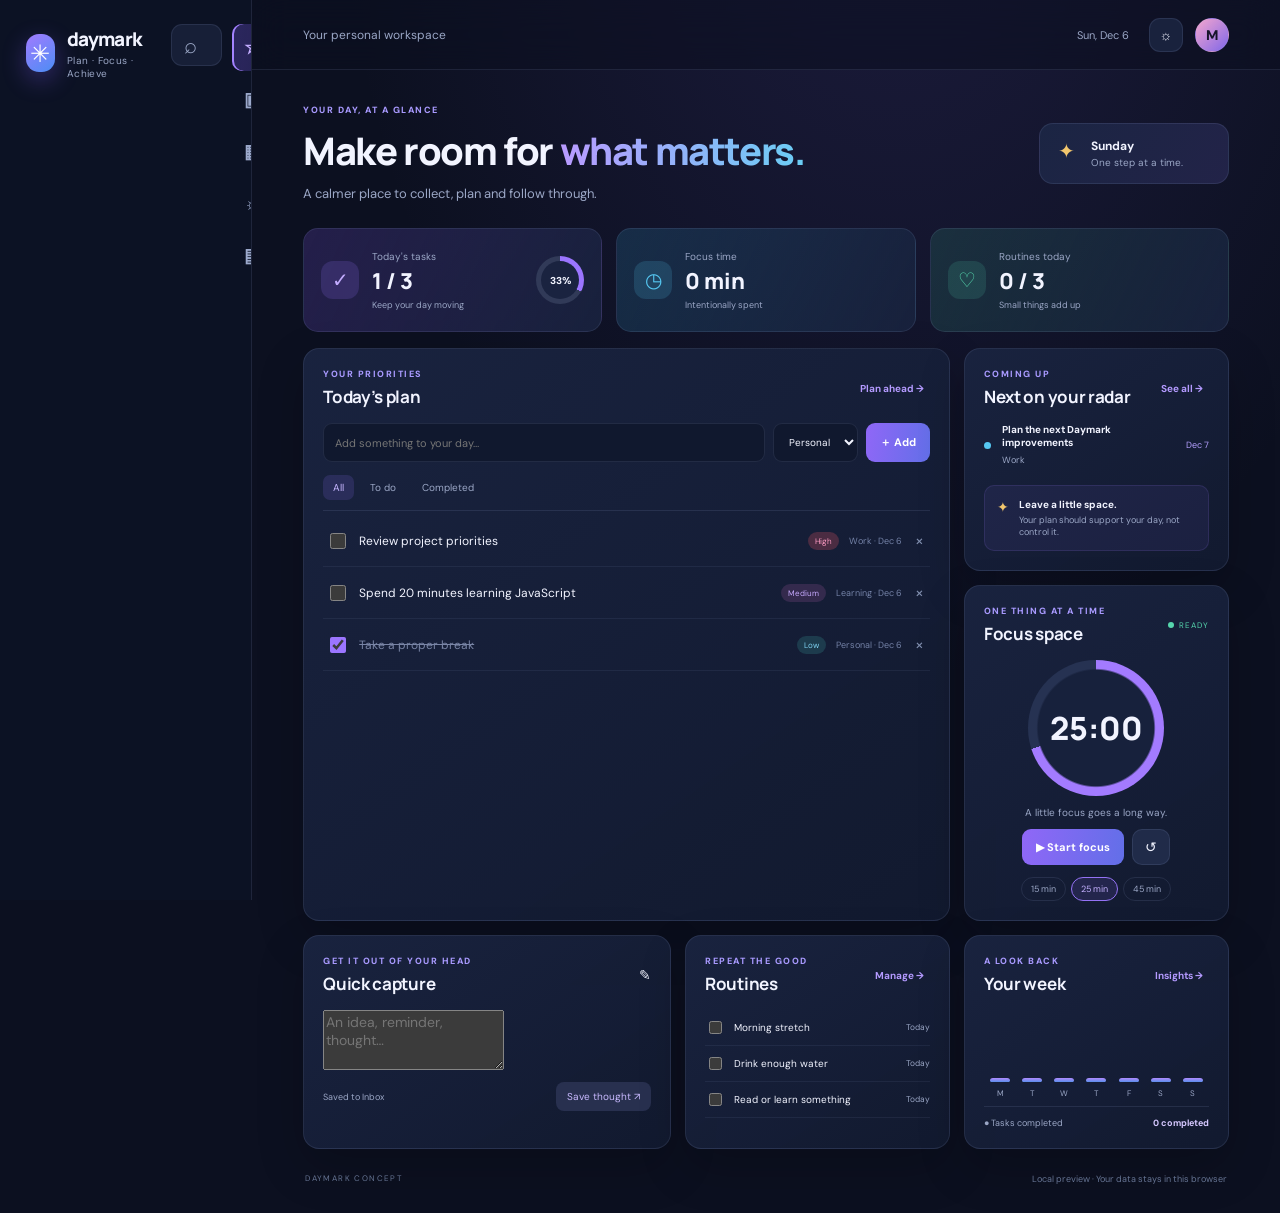
==== commit 2e14c0b5: "Add mobile sidebar close controls and visible price estimator" ====
--- a/index.html
+++ b/index.html
@@ -11,6 +11,7 @@
 <div class="app-shell">
 <aside class="sidebar" id="sidebar">
   <div class="sidebar-top"><a class="brand" href="#today" aria-label="Daymark home"><span class="brand-mark">✳</span><span><b>daymark</b><small>Plan · Focus · Achieve</small></span></a>
+  <button class="sidebar-close" id="sidebarClose" type="button" aria-label="Close navigation">×</button>
   <label class="search-wrap"><span>⌕</span><input id="globalSearch" type="search" placeholder="Search anything…" aria-label="Search tasks and notes"></label>
   <nav class="primary-nav" aria-label="Main navigation">
     <button class="nav-item active" data-view="today"><span>☆</span>Today <i id="todayCount">0</i></button>
@@ -33,6 +34,7 @@
     <a class="service-link" href="project-estimator.html"><span>↗</span> Freelance services &amp; estimator</a>
   </div>
 </aside>
+<button class="sidebar-backdrop" id="sidebarBackdrop" type="button" aria-label="Close navigation" hidden></button>
 <main class="main-panel">
   <header class="topbar"><button class="mobile-menu" id="menuBtn" aria-label="Open navigation" aria-expanded="false" aria-controls="sidebar">☰</button><div class="crumb">Your personal workspace</div><div class="top-actions"><span class="date-pill" id="dateLabel"></span><button class="icon-btn" id="themeBtn" aria-label="Toggle theme">☼</button><button class="avatar" aria-label="Profile">M</button></div></header>
   <div class="content" id="viewRoot">
@@ -54,6 +56,7 @@
       <article class="panel routines-panel"><div class="panel-head"><div><p class="eyebrow">REPEAT THE GOOD</p><h2>Routines</h2></div><button class="text-action" data-view="habits">Manage →</button></div><div id="routinePreview"></div></article>
       <article class="panel progress-panel"><div class="panel-head"><div><p class="eyebrow">A LOOK BACK</p><h2>Your week</h2></div><button class="text-action" data-view="insights">Insights →</button></div><div class="week-bars" id="weekBars"></div><div class="progress-legend"><span><i></i>Tasks completed</span><b id="weekTotal">0 this week</b></div></article>
     </section>
+      <article class="panel estimator-panel"><div><p class="eyebrow">FREELANCE TOOL</p><h2>Planning a website project?</h2><p class="subtle">Estimate a project using its scope, complexity and add-ons.</p></div><a class="estimator-link" href="project-estimator.html">Open price estimator</a></article>
     <footer class="app-footer">DAYMARK WORKSPACE <span>Local workspace · Your data stays in this browser</span></footer>
   </div>
 </main>
--- a/daymark.css
+++ b/daymark.css
@@ -4,3 +4,20 @@
 @media(max-width:1100px){.dashboard-grid{grid-template-columns:1fr 1fr}.tasks-panel{grid-column:span 2}.focus-panel{grid-column:1}.progress-panel{grid-column:2}.note-grid,.integration-grid,.insight-grid{grid-template-columns:repeat(2,minmax(0,1fr))}}
 @media(max-width:720px){.app-shell{grid-template-columns:1fr}.sidebar{position:fixed;z-index:15;left:-270px;top:0;width:252px;transition:left .22s;box-shadow:20px 0 60px #0005}.sidebar.open{left:0}.mobile-menu{display:block;margin-right:10px}.topbar{justify-content:flex-start;padding:0 16px}.crumb{flex:1}.top-actions{gap:7px}.date-pill{display:none}.content{padding:24px 15px}.welcome-row{align-items:flex-start;flex-direction:column}.day-card{width:100%}.metric-grid{grid-template-columns:1fr;gap:9px}.metric-card{min-height:85px}.dashboard-grid{grid-template-columns:1fr}.tasks-panel,.focus-panel,.progress-panel{grid-column:auto;grid-row:auto}.panel{padding:16px}.quick-add{flex-wrap:wrap}.quick-add input{flex:1 1 100%}.quick-add select{flex:1}.quick-add button{min-height:38px}.note-grid,.integration-grid,.insight-grid{grid-template-columns:1fr}.app-footer{flex-direction:column;gap:6px}.view-heading{align-items:flex-start;flex-direction:column;gap:12px}.view-actions{width:100%}.view-actions button{flex:1}.chart-bars{gap:5px}}
 @media(prefers-reduced-motion:reduce){*,*:before,*:after{scroll-behavior:auto!important;transition:none!important;animation:none!important}}
+
+/* Official workspace usability refinements */
+.sidebar-top{display:flex;align-items:flex-start;justify-content:space-between;gap:8px}
+.sidebar-close{display:none;border:1px solid var(--line);background:#19223d;color:var(--text);width:34px;height:34px;border-radius:10px;font-size:22px;line-height:1}
+.sidebar-backdrop{display:none}
+.estimator-panel{grid-column:1/-1;display:flex;align-items:center;justify-content:space-between;gap:18px;background:linear-gradient(115deg,rgba(123,83,226,.18),rgba(49,161,208,.10),#18213c)}
+.estimator-panel h2{margin:0}
+.estimator-panel .subtle{margin:6px 0 0}
+.estimator-link{display:inline-flex;align-items:center;justify-content:center;gap:12px;min-height:40px;padding:0 15px;border:1px solid rgba(166,181,231,.2);border-radius:9px;background:#202b49;color:#e9e5ff;text-decoration:none;font-size:11px;font-weight:700;white-space:nowrap}
+.estimator-link:hover{border-color:#9472f5;background:#293557}
+@media(max-width:720px){
+ .sidebar-top{align-items:center}
+ .sidebar-close{display:grid;place-items:center;flex:0 0 34px}
+ .sidebar-backdrop:not([hidden]){display:block;position:fixed;inset:0;z-index:14;background:rgba(5,8,23,.62);border:0}
+ .estimator-panel{align-items:flex-start;flex-direction:column}
+ .estimator-link{width:100%}
+}
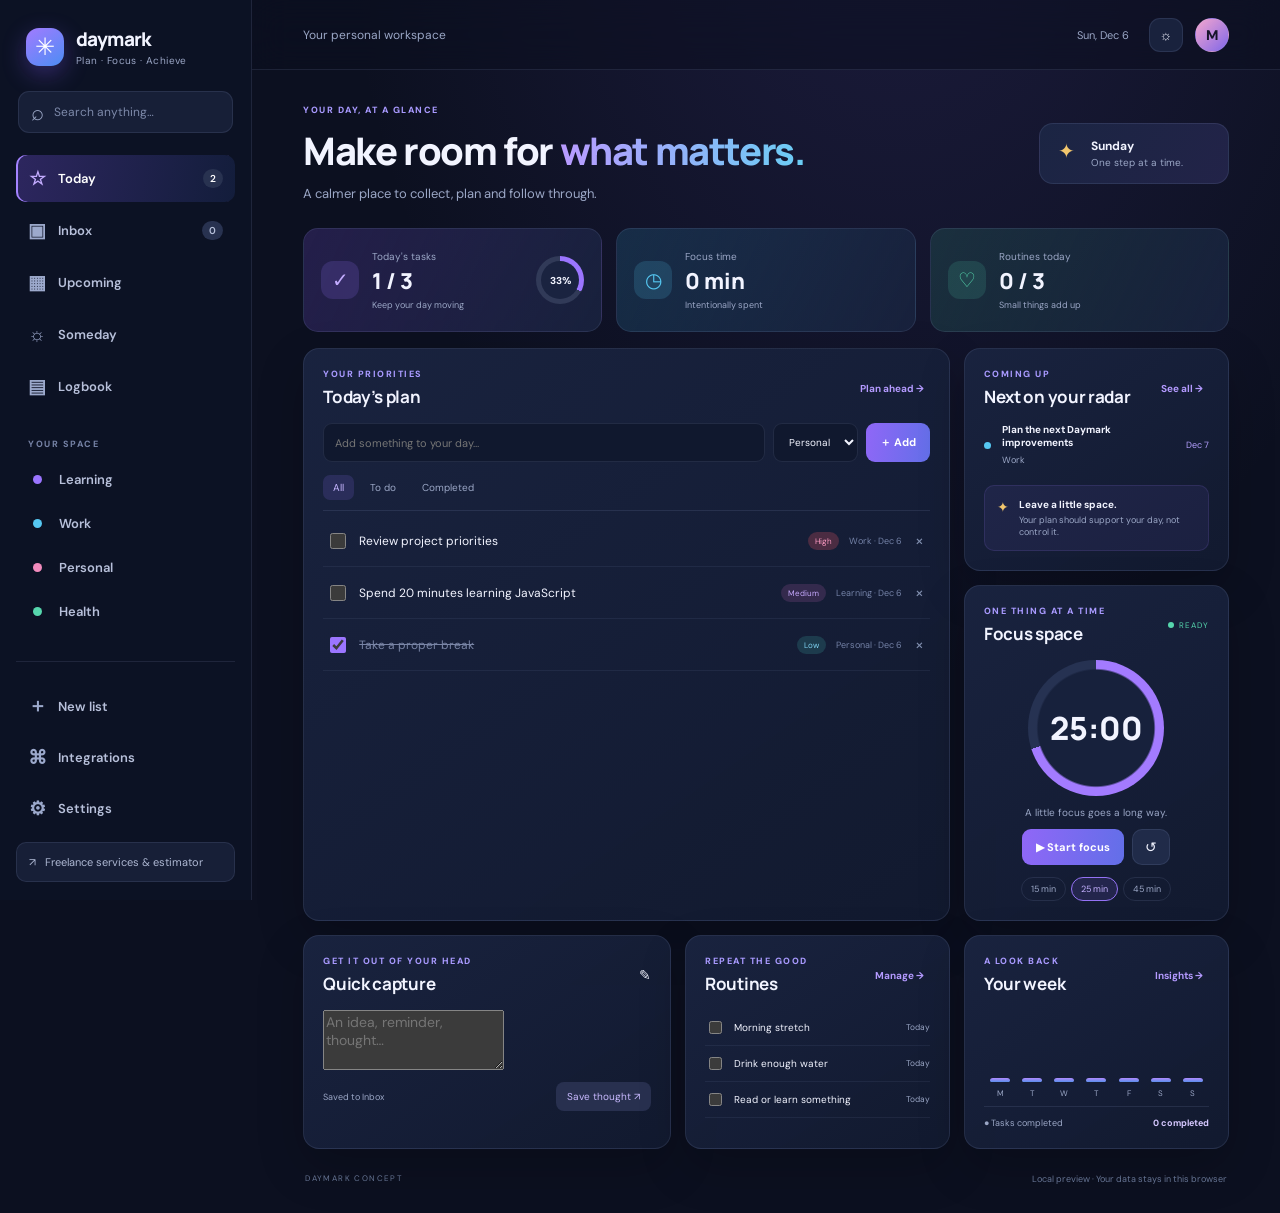
==== commit 4b7544d5: "Correct Official sidebar layout and place estimator in dashboard grid" ====
--- a/index.html
+++ b/index.html
@@ -11,7 +11,7 @@
 <div class="app-shell">
 <aside class="sidebar" id="sidebar">
   <div class="sidebar-top"><a class="brand" href="#today" aria-label="Daymark home"><span class="brand-mark">✳</span><span><b>daymark</b><small>Plan · Focus · Achieve</small></span></a>
-  <button class="sidebar-close" id="sidebarClose" type="button" aria-label="Close navigation">×</button>
+  <button class="sidebar-close" id="sidebarClose" type="button" aria-label="Close navigation">×</button></div>
   <label class="search-wrap"><span>⌕</span><input id="globalSearch" type="search" placeholder="Search anything…" aria-label="Search tasks and notes"></label>
   <nav class="primary-nav" aria-label="Main navigation">
     <button class="nav-item active" data-view="today"><span>☆</span>Today <i id="todayCount">0</i></button>
@@ -55,8 +55,8 @@
       <article class="panel capture-panel"><div class="panel-head"><div><p class="eyebrow">GET IT OUT OF YOUR HEAD</p><h2>Quick capture</h2></div><span class="capture-icon">✎</span></div><form id="captureForm"><textarea id="captureText" rows="3" maxlength="1000" placeholder="An idea, reminder, thought…"></textarea><div class="capture-actions"><span>Saved to your Inbox</span><button type="submit">Save thought ↗</button></div></form></article>
       <article class="panel routines-panel"><div class="panel-head"><div><p class="eyebrow">REPEAT THE GOOD</p><h2>Routines</h2></div><button class="text-action" data-view="habits">Manage →</button></div><div id="routinePreview"></div></article>
       <article class="panel progress-panel"><div class="panel-head"><div><p class="eyebrow">A LOOK BACK</p><h2>Your week</h2></div><button class="text-action" data-view="insights">Insights →</button></div><div class="week-bars" id="weekBars"></div><div class="progress-legend"><span><i></i>Tasks completed</span><b id="weekTotal">0 this week</b></div></article>
+      <article class="panel estimator-panel"><div><p class="eyebrow">FREELANCE TOOL</p><h2>Planning a website project?</h2><p class="subtle">Estimate a project using its scope, complexity and add-ons.</p></div><a class="estimator-link" href="project-estimator.html">Open price estimator</a></article>
     </section>
-      <article class="panel estimator-panel"><div><p class="eyebrow">FREELANCE TOOL</p><h2>Planning a website project?</h2><p class="subtle">Estimate a project using its scope, complexity and add-ons.</p></div><a class="estimator-link" href="project-estimator.html">Open price estimator</a></article>
     <footer class="app-footer">DAYMARK WORKSPACE <span>Local workspace · Your data stays in this browser</span></footer>
   </div>
 </main>
